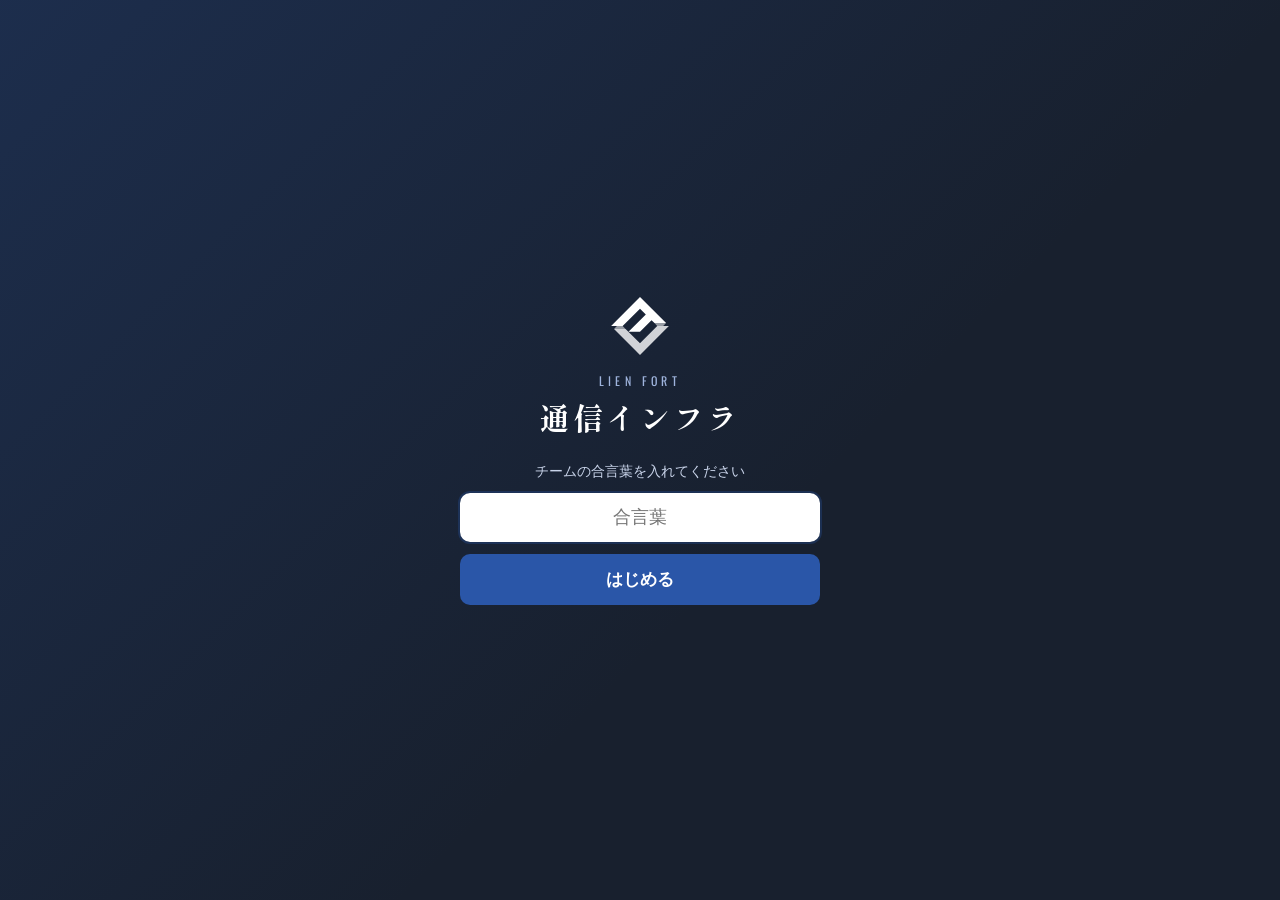
==== index.html @ b1f9b0d4 "通信インフラアプリを公開" ====
<!DOCTYPE html>
<html lang="ja">
<head>
<meta charset="utf-8">
<meta name="viewport" content="width=device-width, initial-scale=1, maximum-scale=1, viewport-fit=cover">
<meta name="apple-mobile-web-app-capable" content="yes">
<meta name="mobile-web-app-capable" content="yes">
<meta name="apple-mobile-web-app-status-bar-style" content="black-translucent">
<meta name="apple-mobile-web-app-title" content="通信インフラ">
<meta name="theme-color" content="#18202e">
<link rel="manifest" href="manifest.webmanifest">
<link rel="apple-touch-icon" href="icon-180.png">
<link rel="icon" href="icon-192.png">
<title>通信インフラ</title>
<link href="https://fonts.googleapis.com/css2?family=Oswald:wght@400;500&family=Shippori+Mincho+B1:wght@700&display=swap" rel="stylesheet">
<link rel="stylesheet" href="app.css">
</head>
<body>
<!-- ロゴ（lienfort.co.jp の白い版）。use で使い回す -->
<svg width="0" height="0" style="position:absolute"><symbol id="mk" viewBox="345 157 536 536"><path fill="#fff" d="M355 425 613 167 846 399H742L716 374 613 477H510L665 322 613 271 458 425Z"/><path fill="#fff" opacity=".55" d="M407 425H458L484 451H381ZM742 399H846L820 425H767Z"/><path fill="#fff" opacity=".8" d="M381 451H484L613 579 767 425H871L613 683Z"/></symbol></svg>

<!-- 最初の画面：合言葉 → 名前 -->
<div id="login" hidden>
  <div class="box">
    <svg class="mk"><use href="#mk"/></svg>
    <small>LIEN FORT</small>
    <b>通信インフラ</b>
    <div id="passStep">
      <p id="passMsg">チームの合言葉を入れてください</p>
      <input type="password" id="passIn" placeholder="合言葉" autocomplete="current-password">
      <button id="passOk">はじめる</button>
    </div>
    <div id="nameStep" hidden>
      <p>あなたの名前を選んでください</p>
      <div id="nameList"></div>
    </div>
  </div>
</div>

<div id="shell" hidden>
  <aside id="side">
    <div class="brand"><svg class="mk"><use href="#mk"/></svg><div><small>LIEN FORT</small><b>通信インフラ</b></div></div>
    <nav id="sideNav"></nav>
    <div class="me"><span id="meSide"></span><button class="link" data-act="rename">名前を変える</button></div>
  </aside>

  <header id="top">
    <svg class="mk"><use href="#mk"/></svg>
    <b id="topTitle">カウンター</b>
    <button class="chip" data-act="rename" id="meTop"></button>
  </header>

  <main>
    <!-- カウンター -->
    <section id="v-counter" class="view">
      <div class="head"><h1>カウンター</h1><span class="sub" id="cDate"></span></div>
      <div class="counter">
        <div class="summary">
          <div>訪問<b id="knock">0</b></div>
          <div>対面<b id="face">0</b></div>
          <div>提案<b id="talk">0</b></div>
          <div>獲得<b id="apo">0</b></div>
        </div>
        <div id="prodToday"></div>
        <div class="grid" id="grid"></div>
        <button class="undo" id="undo">↩ 直前を取り消す</button>
        <div id="msg"></div>
        <div id="pending"></div>
      </div>
    </section>

    <!-- 顧客進捗 -->
    <section id="v-cust" class="view" hidden>
      <div class="head"><h1>顧客進捗</h1><span class="sub" id="custCount"></span><button class="reload" data-act="reload">更新</button></div>
      <div class="filters">
        <input type="search" id="fText" placeholder="お客様名・カナで探す">
        <select id="fStaff"><option value="">担当：全員</option></select>
        <select id="fEntry"><option value="">エントリー：全部</option><option value="-">（未入力）</option></select>
        <select id="fProd"><option value="">商材：全部</option></select>
        <select id="fOpen"><option value="">開通：全部</option><option value="1">開通済み</option><option value="0">未開通</option><option value="x">キャンセル</option></select>
      </div>
      <div id="custBody" ><div class="loading">読み込み中…</div></div>
    </section>

    <!-- ランキング -->
    <section id="v-rank" class="view" hidden>
      <div class="head"><h1>ランキング</h1><button class="reload" data-act="reload">更新</button></div>
      <div id="rankBody" ><div class="loading">読み込み中…</div></div>
    </section>

    <!-- 個人成績・KPI -->
    <section id="v-kpi" class="view" hidden>
      <div class="head"><h1>個人成績・KPI</h1><button class="reload" data-act="reload">更新</button></div>
      <div class="seg" id="kpiMode"><button data-m="all" class="on">全員</button><button data-m="one">一人ずつ</button></div>
      <div id="kpiBody" ><div class="loading">読み込み中…</div></div>
    </section>
  </main>

  <nav id="tabs"></nav>
</div>

<!-- 獲得の入力 -->
<div class="modal" id="appBox"><div class="box">
  <h3>獲得を登録</h3>
  <label>申込日<input type="date" id="appDate"></label>
  <label>商材<select id="product"><option value="">選んでください</option></select></label>
  <label>お客様名<input type="text" id="customer" placeholder="例：山田 太郎"></label>
  <div class="two">
    <label>セイ（カナ）<input type="text" id="sei" placeholder="ヤマダ"></label>
    <label>メイ（カナ）<input type="text" id="mei" placeholder="タロウ"></label>
  </div>
  <div class="err" id="appErr"></div>
  <div class="btns"><button id="appCancel">やめる</button><button class="ok red" id="appOk">登録</button></div>
</div></div>

<!-- 顧客進捗 1件の更新 -->
<div class="modal" id="custBox"><div class="box wide">
  <h3 id="cbName"></h3>
  <div class="cbInfo" id="cbInfo"></div>
  <div class="two">
    <label>【エントリーステータス】<select id="e-entry"><option value="">（未入力）</option></select></label>
    <label>エントリー日<input type="date" id="e-entryDate"></label>
  </div>
  <div class="two">
    <label>ジャンパ工事予定日<input type="date" id="e-jumper"></label>
    <label>【回線】契約ステータス<select id="e-line"><option value="">（未入力）</option></select></label>
  </div>
  <div class="two">
    <label>【NET】締結年月日<input type="date" id="e-netDate"></label>
    <label>【NET】課金開始日<input type="date" id="e-billDate"></label>
  </div>
  <div class="two">
    <label>工事完了日（＝開通）<input type="date" id="e-done"></label>
    <span></span>
  </div>
  <label>メモ<textarea id="e-memo" rows="3"></textarea></label>
  <div class="err" id="cbErr"></div>
  <div class="btns"><button id="cbCancel">閉じる</button><button class="ok" id="cbOk">保存</button></div>
</div></div>

<!-- 確認 -->
<div class="modal" id="askBox"><div class="box">
  <p id="askText"></p>
  <div class="btns"><button id="askNo">やめる</button><button class="ok" id="askYes">はい</button></div>
</div></div>

<div id="overlay"><div class="spinner"></div><span id="overlayText">記録中…</span></div>
<div id="toast"></div>

<script src="app.js"></script>
</body>
</html>
---- app.css ----
/* 通信インフラアプリ。色は Lien Fort（lienfort.co.jp）に合わせる（住宅設備アプリと同じ） */
:root { --ink: #18202e; --blue: #2a56a8; --sub: #4b5567; --line: #e3e8f0; --bg: #f6f8fb; --pale: #eef2f9;
        --green: #1e9e5a; --red: #d9534f; --orange: #f39c12;
        --en: Oswald, "Arial Narrow", sans-serif; --side: 232px; }
* { box-sizing: border-box; -webkit-tap-highlight-color: transparent; }
[hidden] { display: none !important; }
html, body { margin: 0; background: var(--bg); color: var(--ink); }
body { font-family: "Hiragino Sans", "Noto Sans JP", "Yu Gothic", sans-serif; font-size: 15px; -webkit-text-size-adjust: 100%; }
button, input, select, textarea { font: inherit; color: inherit; }
button { cursor: pointer; }
select, input, textarea { border: 1px solid var(--line); border-radius: 10px; background: #fff; padding: 10px 12px; width: 100%; }
select:focus, input:focus, textarea:focus { outline: 2px solid rgba(42,86,168,.3); border-color: var(--blue); }
.mk { width: 26px; height: 26px; flex: none; }

/* ===== 最初の画面 ===== */
#login { position: fixed; inset: 0; z-index: 50; background: var(--ink); display: flex; align-items: center; justify-content: center; padding: 24px;
         background-image: linear-gradient(135deg, rgba(42,86,168,.25), transparent 60%); }
#login .box { width: 100%; max-width: 360px; color: #fff; text-align: center; }
#login .mk { display: block; width: 60px; height: 60px; margin: 0 auto 16px; }
#login small { display: block; font-family: var(--en); letter-spacing: .35em; font-size: 12px; color: #9fb4dd; }
#login b { display: block; margin: 6px 0 24px; font-family: "Shippori Mincho B1", serif; font-size: 30px; letter-spacing: .12em; }
#login p { margin: 0 0 12px; font-size: 14px; color: #c9d4ea; }
#login input { padding: 14px; font-size: 18px; border: 0; text-align: center; color: var(--ink); }
#login #passOk { width: 100%; margin-top: 12px; padding: 14px; font-size: 17px; font-weight: 600; border: 0; border-radius: 10px; background: var(--blue); color: #fff; }
#nameList { display: grid; grid-template-columns: 1fr 1fr; gap: 8px; max-height: 60vh; overflow: auto; }
#nameList button { padding: 14px 6px; border-radius: 10px; border: 1px solid rgba(255,255,255,.25); background: rgba(255,255,255,.06); color: #fff; font-size: 16px; }
#nameList button:active { background: var(--blue); }

/* ===== 枠（スマホ：上のバー＋下のタブ） ===== */
#top { position: sticky; top: 0; z-index: 10; display: flex; align-items: center; gap: 10px;
       padding: calc(10px + env(safe-area-inset-top)) 14px 10px; background: var(--ink); color: #fff; }
#top b { flex: 1; font-size: 17px; letter-spacing: .05em; }
.chip { border: 1px solid rgba(255,255,255,.3); background: none; color: #fff; border-radius: 999px; padding: 5px 12px; font-size: 13px; }
main { padding: 14px 14px calc(84px + env(safe-area-inset-bottom)); }
#tabs { position: fixed; left: 0; right: 0; bottom: 0; z-index: 10; display: grid; grid-template-columns: repeat(4, 1fr);
        background: #fff; border-top: 1px solid var(--line); padding-bottom: env(safe-area-inset-bottom); }
#tabs button { border: 0; background: none; padding: 8px 0 7px; display: flex; flex-direction: column; align-items: center; gap: 3px; font-size: 11px; color: var(--sub); }
#tabs button svg { width: 24px; height: 24px; }
#tabs button.on { color: var(--blue); font-weight: 600; }
#side { display: none; }

.head { display: flex; align-items: baseline; gap: 10px; margin: 2px 0 12px; flex-wrap: wrap; }
.head h1 { margin: 0; font-size: 20px; letter-spacing: .04em; }
.sub { color: var(--sub); font-size: 13px; }
.reload { margin-left: auto; border: 1px solid var(--line); background: #fff; color: var(--blue); border-radius: 8px; padding: 5px 12px; font-size: 13px; }
.loading { color: var(--sub); padding: 30px 0; text-align: center; }
.empty { color: var(--sub); padding: 24px; text-align: center; background: #fff; border: 1px dashed var(--line); border-radius: 12px; }
h1 + .sub { margin-right: auto; }

/* ===== パソコン：左のメニュー ===== */
@media (min-width: 900px) {
  #top, #tabs { display: none; }
  #side { display: flex; flex-direction: column; position: fixed; top: 0; bottom: 0; left: 0; width: var(--side); background: var(--ink); color: #fff; padding: 22px 14px; }
  .brand { display: flex; align-items: center; gap: 12px; padding: 0 8px 26px; }
  .brand small { display: block; font-family: var(--en); font-size: 10px; letter-spacing: .3em; color: #9fb4dd; }
  .brand b { font-family: "Shippori Mincho B1", serif; font-size: 19px; letter-spacing: .08em; }
  #sideNav button { display: flex; align-items: center; gap: 12px; width: 100%; padding: 11px 12px; margin-bottom: 4px; border: 0; border-radius: 10px;
                    background: none; color: #c9d4ea; font-size: 15px; text-align: left; }
  #sideNav button svg { width: 20px; height: 20px; }
  #sideNav button:hover { background: rgba(255,255,255,.06); }
  #sideNav button.on { background: var(--blue); color: #fff; font-weight: 600; }
  .me { margin-top: auto; padding: 14px 8px 0; border-top: 1px solid rgba(255,255,255,.12); font-size: 14px; }
  .me span { display: block; margin-bottom: 6px; }
  .link { border: 0; background: none; padding: 0; color: #9fb4dd; font-size: 12px; text-decoration: underline; }
  main { margin-left: var(--side); padding: 28px 32px 48px; max-width: calc(var(--side) + 1400px); }
  .head h1 { font-size: 24px; }
}

/* ===== カウンター ===== */
.counter { max-width: 520px; }
@media (min-width: 900px) { .counter { margin: 0; } }
.summary { display: flex; justify-content: space-between; background: #fff; border: 1px solid var(--line); border-radius: 12px; padding: 10px 16px; }
.summary div { font-size: 12px; color: var(--sub); }
.summary b { display: block; font-family: var(--en); font-weight: 500; font-size: 30px; color: var(--ink); }
#prodToday { text-align: center; font-size: 13px; color: var(--sub); margin: 8px 0 12px; min-height: 18px; }
.grid { display: grid; grid-template-columns: 1fr 1fr; gap: 10px; }
button.r { min-height: 78px; font-size: 17px; font-weight: 600; border: 0; border-radius: 12px; color: #fff; position: relative;
           box-shadow: 0 2px 0 rgba(0,0,0,.12); letter-spacing: .03em; }
button.r:active { transform: scale(.96); }
button.r span { position: absolute; top: 6px; right: 10px; font-size: 14px; opacity: .9; font-family: var(--en); }
.undo { margin-top: 14px; width: 100%; padding: 12px; font-size: 15px; border-radius: 10px; border: 1px solid var(--line); background: #fff; }
#msg { text-align: center; min-height: 20px; margin-top: 8px; font-size: 14px; color: var(--sub); }
#pending { display: none; margin-top: 10px; padding: 10px; border-radius: 10px; background: #fff3cd; color: #7a5b00; font-size: 14px; text-align: center; }

/* ===== 共通の部品 ===== */
.card { background: #fff; border: 1px solid var(--line); border-radius: 14px; padding: 16px; box-shadow: 0 1px 2px rgba(24,32,46,.05); }
.card h2 { margin: 0 0 12px; font-size: 15px; letter-spacing: .03em; display: flex; align-items: baseline; gap: 8px; }
.card h2 .sub { font-weight: 400; }
.cards { display: grid; gap: 12px; }
@media (min-width: 900px) { .cards.c2 { grid-template-columns: 1fr 1fr; } .cards.c3 { grid-template-columns: repeat(3, 1fr); } .span2 { grid-column: span 2; } .span3 { grid-column: 1 / -1; } }
@media (min-width: 1300px) { .cards.c4 { grid-template-columns: repeat(4, 1fr); } }
@media (min-width: 900px) and (max-width: 1299px) { .cards.c4 { grid-template-columns: repeat(2, 1fr); } }
.seg { display: inline-flex; background: #fff; border: 1px solid var(--line); border-radius: 10px; padding: 3px; margin-bottom: 12px; gap: 2px; }
.seg button { border: 0; background: none; padding: 7px 14px; border-radius: 8px; color: var(--sub); font-size: 14px; }
.seg button.on { background: var(--ink); color: #fff; font-weight: 600; }
.bar { height: 10px; background: var(--pale); border-radius: 999px; overflow: hidden; }
.bar i { display: block; height: 100%; background: var(--blue); border-radius: 999px; }
.bar i.done { background: var(--green); }
.bar i.warn { background: var(--orange); }
.num { font-family: var(--en); font-weight: 500; }
.badge { display: inline-block; padding: 2px 8px; border-radius: 999px; font-size: 12px; background: var(--pale); color: var(--sub); white-space: nowrap; }
.badge.blue { background: #e3ebf9; color: var(--blue); }
.badge.green { background: #dcf3e6; color: #157244; }
.badge.red { background: #fbe1e0; color: #b23a36; }
.badge.yellow { background: #fff3cd; color: #7a5b00; }
.good { background: #d4efdf !important; }
.bad { background: #f8d7da !important; }

/* ===== 顧客進捗 ===== */
.filters { display: grid; grid-template-columns: 1fr 1fr; gap: 8px; margin-bottom: 12px; }
.filters input { grid-column: 1 / -1; }
.filters select, .filters input { padding: 9px 10px; font-size: 14px; }
@media (min-width: 900px) { .filters { grid-template-columns: 2fr 1fr 1.3fr 1fr 1fr; } .filters input { grid-column: auto; } }
.clist { display: grid; gap: 8px; }
.citem { background: #fff; border: 1px solid var(--line); border-radius: 12px; padding: 12px 14px; text-align: left; width: 100%; }
.citem .t { display: flex; justify-content: space-between; gap: 8px; align-items: baseline; }
.citem .t b { font-size: 16px; }
.citem .k { color: var(--sub); font-size: 12px; }
.citem .m { color: var(--sub); font-size: 13px; margin: 4px 0 6px; }
.citem .s { display: flex; flex-wrap: wrap; gap: 4px; }
.ctable { display: none; }
@media (min-width: 900px) {
  .clist { display: none; }
  .ctable { display: block; overflow: auto; background: #fff; border: 1px solid var(--line); border-radius: 12px; max-height: calc(100vh - 190px); }
  .ctable table { border-collapse: collapse; width: 100%; font-size: 13px; }
  .ctable th { position: sticky; top: 0; background: #f3f6fc; text-align: left; font-weight: 600; color: var(--sub); padding: 9px 10px; border-bottom: 1px solid var(--line); white-space: nowrap; z-index: 1; }
  .ctable td { padding: 9px 10px; border-bottom: 1px solid var(--line); white-space: nowrap; vertical-align: top; }
  .ctable td.memo { white-space: normal; min-width: 180px; max-width: 280px; color: var(--sub); }
  .ctable tbody tr { cursor: pointer; }
  .ctable tbody tr:hover { background: var(--pale); }
  .ctable .k { color: var(--sub); font-size: 11px; }
}

/* ===== ランキング ===== */
.periods { margin-bottom: 12px; }
.mvp { display: flex; align-items: center; gap: 14px; background: linear-gradient(135deg, #fff8dd, #fff); border-color: #f1e2a6; }
.mvp .crown { font-size: 34px; }
.mvp small { color: var(--sub); font-size: 12px; display: block; }
.mvp b { font-size: 20px; }
.goal { margin-bottom: 10px; }
.goal .row { display: flex; justify-content: space-between; font-size: 14px; margin-bottom: 5px; }
.goal .bar { height: 14px; }
.rk { display: grid; grid-template-columns: 36px 1fr auto; gap: 2px 10px; align-items: center; padding: 8px 6px; border-radius: 10px; }
.rk + .rk { margin-top: 2px; }
.rk .pos { grid-row: span 2; text-align: center; font-size: 20px; font-family: var(--en); color: var(--sub); }
.rk .nm { font-weight: 600; }
.rk .ct { font-family: var(--en); font-size: 20px; text-align: right; }
.rk .ct small { font-size: 12px; color: var(--sub); font-family: inherit; margin-left: 2px; }
.rk .dt { grid-column: 2 / 4; display: flex; align-items: center; gap: 8px; font-size: 12px; color: var(--sub); }
.rk .dt .bar { flex: 0 0 38%; height: 7px; }
.rk .dt .bar i { background: var(--orange); }
.rk.m1 { background: #fff4c2; } .rk.m2 { background: #eceff3; } .rk.m3 { background: #f8e3d0; }

/* ===== KPI ===== */
.ktable { overflow: auto; background: #fff; border: 1px solid var(--line); border-radius: 12px; }
.ktable table { border-collapse: collapse; width: 100%; font-size: 13px; }
.ktable th { background: #f3f6fc; color: var(--sub); font-weight: 600; padding: 8px 10px; border-bottom: 1px solid var(--line); white-space: nowrap; text-align: right; position: sticky; top: 0; }
.ktable th:first-child, .ktable td:first-child { text-align: left; position: sticky; left: 0; background: inherit; }
.ktable td { padding: 8px 10px; border-bottom: 1px solid var(--line); text-align: right; white-space: nowrap; font-family: var(--en); font-size: 14px; background: #fff; }
.ktable td:first-child { font-family: inherit; font-weight: 600; font-size: 13px; }
.ktable tr.team td { background: #f3f6fc; font-weight: 600; }
.ktable tbody tr { cursor: pointer; }
.ktable tbody tr:hover td { background: var(--pale); }
.ktable .ach { min-width: 110px; }
.ktable .ach .bar { height: 6px; margin-top: 3px; }
.ktable .ach span { font-size: 12px; color: var(--sub); font-family: inherit; }
.kcards { display: none; }
@media (max-width: 899px) {
  .ktable.wideonly { display: none; }
  .kcards { display: grid; gap: 8px; }
}
.kc { background: #fff; border: 1px solid var(--line); border-radius: 12px; padding: 12px 14px; }
.kc.team { background: #f3f6fc; }
.kc .t { display: flex; justify-content: space-between; align-items: baseline; margin-bottom: 8px; }
.kc .t b { font-size: 16px; }
.kc .nums { display: grid; grid-template-columns: repeat(6, 1fr); text-align: center; gap: 4px; }
.kc .nums div { font-size: 10px; color: var(--sub); }
.kc .nums b { display: block; font-family: var(--en); font-weight: 500; font-size: 18px; color: var(--ink); }
.kc .rates { display: grid; grid-template-columns: repeat(4, 1fr); gap: 4px; margin-top: 8px; }
.kc .rates div { font-size: 10px; color: var(--sub); text-align: center; border-radius: 8px; padding: 4px 0; background: var(--pale); }
.kc .rates b { display: block; font-family: var(--en); font-weight: 500; font-size: 15px; color: var(--ink); }
.kc .achs { display: grid; grid-template-columns: repeat(3, 1fr); gap: 8px; margin-top: 8px; font-size: 11px; color: var(--sub); }
.kc .achs .bar { height: 6px; margin-top: 3px; }
.oneHead { display: flex; gap: 8px; flex-wrap: wrap; align-items: center; margin-bottom: 12px; }
.oneHead select { width: auto; min-width: 160px; font-weight: 600; }
.oneHead .seg { margin: 0; }
.big { display: grid; grid-template-columns: repeat(3, 1fr); gap: 10px; }
.big > div { text-align: center; }
.big small { display: block; color: var(--sub); font-size: 12px; }
.big b { display: block; font-family: var(--en); font-size: 28px; font-weight: 500; }
.big .g { font-size: 12px; color: var(--sub); }
.big .bar { margin-top: 6px; }
table.mini { width: 100%; border-collapse: collapse; font-size: 14px; }
table.mini th { text-align: right; color: var(--sub); font-weight: 400; font-size: 12px; padding: 4px 6px; border-bottom: 1px solid var(--line); }
table.mini td { text-align: right; padding: 7px 6px; border-bottom: 1px solid var(--line); font-family: var(--en); }
table.mini th:first-child, table.mini td:first-child { text-align: left; font-family: inherit; }
table.mini td.j { font-family: inherit; font-size: 12px; }
.hbar { display: grid; grid-template-columns: 112px 1fr 70px; align-items: center; gap: 8px; font-size: 13px; padding: 4px 0; }
.hbar .bar { height: 12px; }
.hbar span:last-child { text-align: right; font-family: var(--en); }
.chart svg { width: 100%; height: auto; display: block; }
.legend { font-size: 12px; color: var(--sub); display: flex; gap: 14px; margin-top: 6px; }
.legend i { display: inline-block; width: 10px; height: 10px; border-radius: 2px; margin-right: 4px; vertical-align: -1px; }

/* ===== 重なる画面 ===== */
.modal { display: none; position: fixed; inset: 0; z-index: 30; background: rgba(24,32,46,.5); align-items: center; justify-content: center; padding: 16px; }
.modal.open { display: flex; }
.modal .box { background: #fff; border-radius: 16px; padding: 20px; width: 100%; max-width: 380px; max-height: calc(100vh - 32px); overflow: auto; }
.modal .box.wide { max-width: 560px; }
.modal h3 { margin: 0 0 12px; font-size: 18px; }
.modal label { display: block; font-size: 13px; color: var(--sub); margin-top: 10px; }
.modal label input, .modal label select, .modal label textarea { margin-top: 4px; font-size: 16px; }
.modal .two { display: grid; grid-template-columns: 1fr 1fr; gap: 10px; }
.modal .two > *, .modal input { min-width: 0; }
.modal .err { color: var(--red); font-size: 14px; min-height: 18px; margin-top: 8px; }
.modal .btns { display: flex; gap: 10px; margin-top: 8px; }
.modal .btns button { flex: 1; padding: 12px; font-size: 16px; border-radius: 10px; border: 1px solid var(--line); background: #fff; color: var(--blue); }
.modal .btns .ok { background: var(--blue); color: #fff; border: 0; font-weight: 600; }
.modal .btns .ok.red { background: var(--red); }
.cbInfo { font-size: 13px; color: var(--sub); background: var(--pale); border-radius: 10px; padding: 8px 12px; line-height: 1.7; }
#askText { font-size: 16px; line-height: 1.6; margin: 0 0 12px; }
@media (max-width: 899px) { #custBox { align-items: flex-end; padding: 0; } #custBox .box { border-radius: 16px 16px 0 0; max-width: none; padding-bottom: calc(20px + env(safe-area-inset-bottom)); } }

#overlay { display: none; position: fixed; inset: 0; background: rgba(255,255,255,.6); z-index: 40; align-items: center; justify-content: center; flex-direction: column; font-size: 16px; font-weight: 600; }
body.busy #overlay { display: flex; }
.spinner { width: 44px; height: 44px; border: 5px solid #ccc; border-top-color: var(--blue); border-radius: 50%; animation: spin .8s linear infinite; margin-bottom: 10px; }
@keyframes spin { to { transform: rotate(360deg); } }
#toast { position: fixed; left: 50%; bottom: calc(90px + env(safe-area-inset-bottom)); transform: translateX(-50%); z-index: 45; background: var(--ink); color: #fff;
         padding: 10px 16px; border-radius: 10px; font-size: 14px; opacity: 0; pointer-events: none; transition: opacity .2s; }
#toast.show { opacity: 1; }
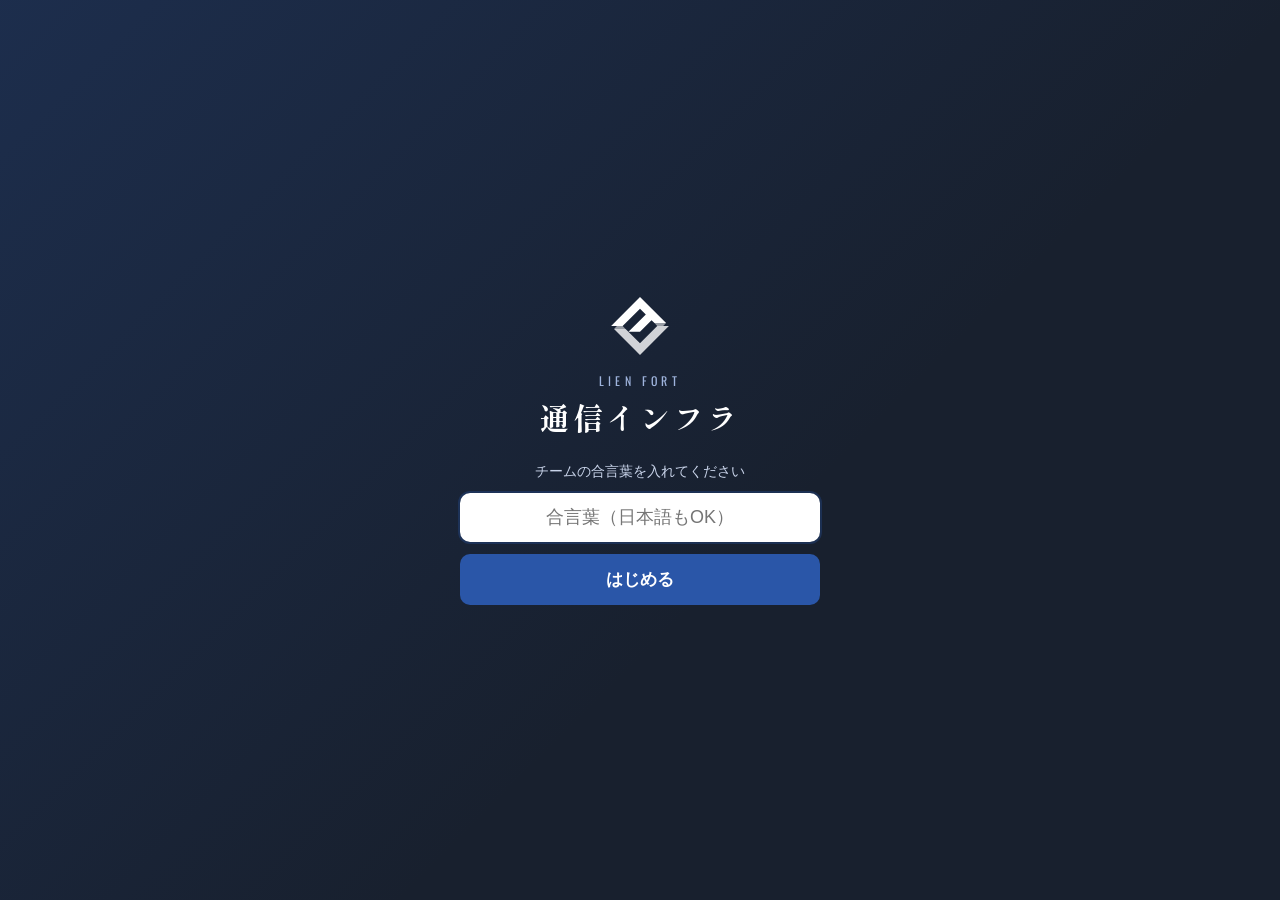
==== commit 1198de76: "合言葉に日本語を入れられるようにする" ====
--- a/index.html
+++ b/index.html
@@ -27,7 +27,7 @@
     <b>通信インフラ</b>
     <div id="passStep">
       <p id="passMsg">チームの合言葉を入れてください</p>
-      <input type="password" id="passIn" placeholder="合言葉" autocomplete="current-password">
+      <input type="text" id="passIn" placeholder="合言葉（日本語もOK）" autocomplete="off" autocapitalize="off" spellcheck="false">
       <button id="passOk">はじめる</button>
     </div>
     <div id="nameStep" hidden>
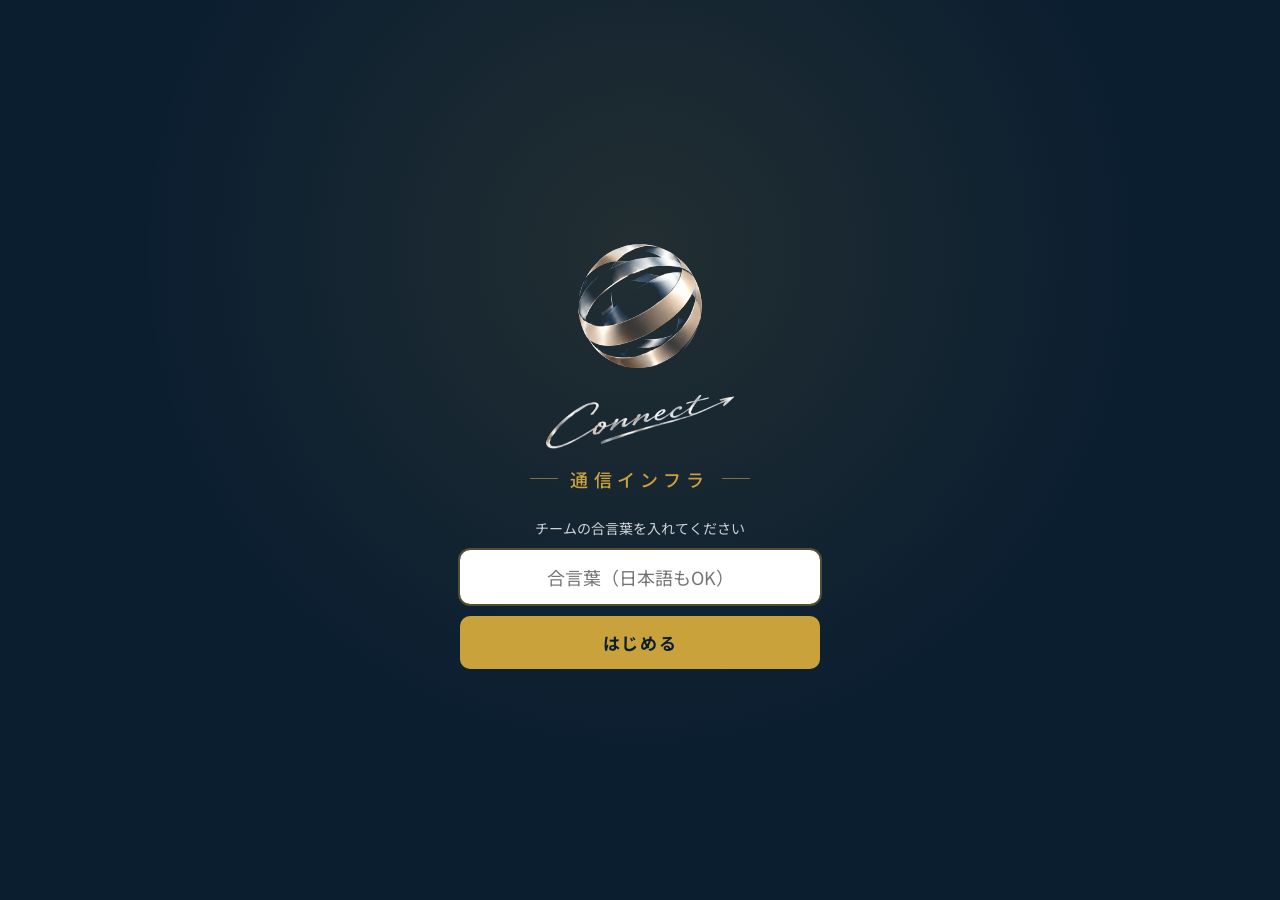
==== commit dc485f04: "ロゴと色を Connect に合わせる" ====
--- a/index.html
+++ b/index.html
@@ -7,23 +7,22 @@
 <meta name="mobile-web-app-capable" content="yes">
 <meta name="apple-mobile-web-app-status-bar-style" content="black-translucent">
 <meta name="apple-mobile-web-app-title" content="通信インフラ">
-<meta name="theme-color" content="#18202e">
+<meta name="theme-color" content="#0b1e30">
 <link rel="manifest" href="manifest.webmanifest">
 <link rel="apple-touch-icon" href="icon-180.png">
 <link rel="icon" href="icon-192.png">
 <title>通信インフラ</title>
-<link href="https://fonts.googleapis.com/css2?family=Oswald:wght@400;500&family=Shippori+Mincho+B1:wght@700&display=swap" rel="stylesheet">
+<link href="https://fonts.googleapis.com/css2?family=Noto+Sans+JP:wght@400;500;700&family=Oswald:wght@400;500&display=swap" rel="stylesheet">
 <link rel="stylesheet" href="app.css">
 </head>
 <body>
-<!-- ロゴ（lienfort.co.jp の白い版）。use で使い回す -->
-<svg width="0" height="0" style="position:absolute"><symbol id="mk" viewBox="345 157 536 536"><path fill="#fff" d="M355 425 613 167 846 399H742L716 374 613 477H510L665 322 613 271 458 425Z"/><path fill="#fff" opacity=".55" d="M407 425H458L484 451H381ZM742 399H846L820 425H767Z"/><path fill="#fff" opacity=".8" d="M381 451H484L613 579 767 425H871L613 683Z"/></symbol></svg>
 
 <!-- 最初の画面：合言葉 → 名前 -->
 <div id="login" hidden>
   <div class="box">
-    <svg class="mk"><use href="#mk"/></svg>
-    <small>LIEN FORT</small>
+    <!-- ロゴは株式会社Connect（connect828.co.jp）のもの。地の紺 #0b1e30 に合わせて置く -->
+    <img class="hero-mark" src="logo-mark.png" alt="">
+    <img class="hero-text" src="logo-text.png" alt="Connect">
     <b>通信インフラ</b>
     <div id="passStep">
       <p id="passMsg">チームの合言葉を入れてください</p>
@@ -39,13 +38,13 @@
 
 <div id="shell" hidden>
   <aside id="side">
-    <div class="brand"><svg class="mk"><use href="#mk"/></svg><div><small>LIEN FORT</small><b>通信インフラ</b></div></div>
+    <div class="brand"><img class="mk" src="logo-mark.png" alt=""><div><img class="word" src="logo-text.png" alt="Connect"><b>通信インフラ</b></div></div>
     <nav id="sideNav"></nav>
     <div class="me"><span id="meSide"></span><button class="link" data-act="rename">名前を変える</button></div>
   </aside>
 
   <header id="top">
-    <svg class="mk"><use href="#mk"/></svg>
+    <img class="mk" src="logo-mark.png" alt="">
     <b id="topTitle">カウンター</b>
     <button class="chip" data-act="rename" id="meTop"></button>
   </header>
--- a/app.css
+++ b/app.css
@@ -1,35 +1,39 @@
-/* 通信インフラアプリ。色は Lien Fort（lienfort.co.jp）に合わせる（住宅設備アプリと同じ） */
-:root { --ink: #18202e; --blue: #2a56a8; --sub: #4b5567; --line: #e3e8f0; --bg: #f6f8fb; --pale: #eef2f9;
+/* 通信インフラアプリ。色とロゴは株式会社Connect（connect828.co.jp）に合わせる：紺（ロゴの地）＋金色 */
+:root { --ink: #0b1e30; --blue: #9a7019; --gold: #c9a23c; --sub: #5c6672; --line: #e4e2dc; --bg: #f7f5f0; --pale: #f1ece1;
         --green: #1e9e5a; --red: #d9534f; --orange: #f39c12;
         --en: Oswald, "Arial Narrow", sans-serif; --side: 232px; }
 * { box-sizing: border-box; -webkit-tap-highlight-color: transparent; }
 [hidden] { display: none !important; }
 html, body { margin: 0; background: var(--bg); color: var(--ink); }
-body { font-family: "Hiragino Sans", "Noto Sans JP", "Yu Gothic", sans-serif; font-size: 15px; -webkit-text-size-adjust: 100%; }
+body { font-family: "Noto Sans JP", "Hiragino Kaku Gothic ProN", "Hiragino Sans", sans-serif; font-size: 15px; -webkit-text-size-adjust: 100%; }
 button, input, select, textarea { font: inherit; color: inherit; }
 button { cursor: pointer; }
 select, input, textarea { border: 1px solid var(--line); border-radius: 10px; background: #fff; padding: 10px 12px; width: 100%; }
-select:focus, input:focus, textarea:focus { outline: 2px solid rgba(42,86,168,.3); border-color: var(--blue); }
-.mk { width: 26px; height: 26px; flex: none; }
+select:focus, input:focus, textarea:focus { outline: 2px solid rgba(201,162,60,.35); border-color: var(--blue); }
+.mk { width: 30px; height: 30px; flex: none; }
+/* ロゴ画像は紺の地つきなので、暗い所は下の紺になじませる（明るい所だけ見える） */
+.mk, .hero-mark, .hero-text, .word { mix-blend-mode: lighten; }
 
 /* ===== 最初の画面 ===== */
 #login { position: fixed; inset: 0; z-index: 50; background: var(--ink); display: flex; align-items: center; justify-content: center; padding: 24px;
-         background-image: linear-gradient(135deg, rgba(42,86,168,.25), transparent 60%); }
+         background-image: radial-gradient(circle at 50% 28%, rgba(201,162,60,.12), transparent 55%); overflow: auto; }
 #login .box { width: 100%; max-width: 360px; color: #fff; text-align: center; }
-#login .mk { display: block; width: 60px; height: 60px; margin: 0 auto 16px; }
-#login small { display: block; font-family: var(--en); letter-spacing: .35em; font-size: 12px; color: #9fb4dd; }
-#login b { display: block; margin: 6px 0 24px; font-family: "Shippori Mincho B1", serif; font-size: 30px; letter-spacing: .12em; }
-#login p { margin: 0 0 12px; font-size: 14px; color: #c9d4ea; }
+#login .hero-mark { display: block; width: 150px; height: 150px; margin: 0 auto 4px; }
+#login .hero-text { display: block; width: 210px; margin: 0 auto; }
+#login b { display: flex; align-items: center; justify-content: center; gap: 12px; margin: 8px 0 26px; font-size: 18px; font-weight: 500; letter-spacing: .3em; color: var(--gold); }
+#login b::before, #login b::after { content: ""; width: 28px; height: 1px; background: rgba(201,162,60,.6); }
+#login p { margin: 0 0 12px; font-size: 14px; color: #cfd2d8; }
 #login input { padding: 14px; font-size: 18px; border: 0; text-align: center; color: var(--ink); }
-#login #passOk { width: 100%; margin-top: 12px; padding: 14px; font-size: 17px; font-weight: 600; border: 0; border-radius: 10px; background: var(--blue); color: #fff; }
+#login #passOk { width: 100%; margin-top: 12px; padding: 14px; font-size: 17px; font-weight: 700; border: 0; border-radius: 10px; background: var(--gold); color: var(--ink); letter-spacing: .1em; }
 #nameList { display: grid; grid-template-columns: 1fr 1fr; gap: 8px; max-height: 60vh; overflow: auto; }
 #nameList button { padding: 14px 6px; border-radius: 10px; border: 1px solid rgba(255,255,255,.25); background: rgba(255,255,255,.06); color: #fff; font-size: 16px; }
-#nameList button:active { background: var(--blue); }
+#nameList button:active { background: var(--gold); color: var(--ink); }
 
 /* ===== 枠（スマホ：上のバー＋下のタブ） ===== */
 #top { position: sticky; top: 0; z-index: 10; display: flex; align-items: center; gap: 10px;
        padding: calc(10px + env(safe-area-inset-top)) 14px 10px; background: var(--ink); color: #fff; }
 #top b { flex: 1; font-size: 17px; letter-spacing: .05em; }
+#top { box-shadow: inset 0 -1px 0 rgba(201,162,60,.35); }
 .chip { border: 1px solid rgba(255,255,255,.3); background: none; color: #fff; border-radius: 999px; padding: 5px 12px; font-size: 13px; }
 main { padding: 14px 14px calc(84px + env(safe-area-inset-bottom)); }
 #tabs { position: fixed; left: 0; right: 0; bottom: 0; z-index: 10; display: grid; grid-template-columns: repeat(4, 1fr);
@@ -51,17 +55,18 @@
 @media (min-width: 900px) {
   #top, #tabs { display: none; }
   #side { display: flex; flex-direction: column; position: fixed; top: 0; bottom: 0; left: 0; width: var(--side); background: var(--ink); color: #fff; padding: 22px 14px; }
-  .brand { display: flex; align-items: center; gap: 12px; padding: 0 8px 26px; }
-  .brand small { display: block; font-family: var(--en); font-size: 10px; letter-spacing: .3em; color: #9fb4dd; }
-  .brand b { font-family: "Shippori Mincho B1", serif; font-size: 19px; letter-spacing: .08em; }
+  .brand { display: flex; align-items: center; gap: 10px; padding: 0 4px 26px; }
+  .brand .mk { width: 52px; height: 52px; }
+  .brand .word { display: block; width: 120px; margin: -4px 0 0 -6px; }
+  .brand b { display: block; font-size: 12px; font-weight: 500; letter-spacing: .25em; color: var(--gold); }
   #sideNav button { display: flex; align-items: center; gap: 12px; width: 100%; padding: 11px 12px; margin-bottom: 4px; border: 0; border-radius: 10px;
-                    background: none; color: #c9d4ea; font-size: 15px; text-align: left; }
+                    background: none; color: #cfd2d8; font-size: 15px; text-align: left; }
   #sideNav button svg { width: 20px; height: 20px; }
   #sideNav button:hover { background: rgba(255,255,255,.06); }
-  #sideNav button.on { background: var(--blue); color: #fff; font-weight: 600; }
+  #sideNav button.on { background: rgba(201,162,60,.16); color: #e6c983; font-weight: 600; box-shadow: inset 3px 0 0 var(--gold); }
   .me { margin-top: auto; padding: 14px 8px 0; border-top: 1px solid rgba(255,255,255,.12); font-size: 14px; }
   .me span { display: block; margin-bottom: 6px; }
-  .link { border: 0; background: none; padding: 0; color: #9fb4dd; font-size: 12px; text-decoration: underline; }
+  .link { border: 0; background: none; padding: 0; color: #d9bd74; font-size: 12px; text-decoration: underline; }
   main { margin-left: var(--side); padding: 28px 32px 48px; max-width: calc(var(--side) + 1400px); }
   .head h1 { font-size: 24px; }
 }
@@ -92,14 +97,14 @@
 @media (min-width: 900px) and (max-width: 1299px) { .cards.c4 { grid-template-columns: repeat(2, 1fr); } }
 .seg { display: inline-flex; background: #fff; border: 1px solid var(--line); border-radius: 10px; padding: 3px; margin-bottom: 12px; gap: 2px; }
 .seg button { border: 0; background: none; padding: 7px 14px; border-radius: 8px; color: var(--sub); font-size: 14px; }
-.seg button.on { background: var(--ink); color: #fff; font-weight: 600; }
+.seg button.on { background: var(--ink); color: #fff; font-weight: 600; box-shadow: inset 0 -2px 0 var(--gold); }
 .bar { height: 10px; background: var(--pale); border-radius: 999px; overflow: hidden; }
 .bar i { display: block; height: 100%; background: var(--blue); border-radius: 999px; }
 .bar i.done { background: var(--green); }
-.bar i.warn { background: var(--orange); }
+.bar i.warn { background: var(--gold); }
 .num { font-family: var(--en); font-weight: 500; }
 .badge { display: inline-block; padding: 2px 8px; border-radius: 999px; font-size: 12px; background: var(--pale); color: var(--sub); white-space: nowrap; }
-.badge.blue { background: #e3ebf9; color: var(--blue); }
+.badge.blue { background: #e6ebf2; color: #2c4a6b; }
 .badge.green { background: #dcf3e6; color: #157244; }
 .badge.red { background: #fbe1e0; color: #b23a36; }
 .badge.yellow { background: #fff3cd; color: #7a5b00; }
@@ -148,7 +153,7 @@
 .rk .ct small { font-size: 12px; color: var(--sub); font-family: inherit; margin-left: 2px; }
 .rk .dt { grid-column: 2 / 4; display: flex; align-items: center; gap: 8px; font-size: 12px; color: var(--sub); }
 .rk .dt .bar { flex: 0 0 38%; height: 7px; }
-.rk .dt .bar i { background: var(--orange); }
+.rk .dt .bar i { background: var(--gold); }
 .rk.m1 { background: #fff4c2; } .rk.m2 { background: #eceff3; } .rk.m3 { background: #f8e3d0; }
 
 /* ===== KPI ===== */
@@ -228,3 +233,13 @@
 #toast { position: fixed; left: 50%; bottom: calc(90px + env(safe-area-inset-bottom)); transform: translateX(-50%); z-index: 45; background: var(--ink); color: #fff;
          padding: 10px 16px; border-radius: 10px; font-size: 14px; opacity: 0; pointer-events: none; transition: opacity .2s; }
 #toast.show { opacity: 1; }
+
+/* 期間の選び方（KPI） */
+.periods { display: flex; flex-wrap: wrap; align-items: center; gap: 8px 12px; }
+.periods .seg { margin: 0; }
+.pnav { display: flex; align-items: center; gap: 6px; }
+.pnav b { min-width: 9em; text-align: center; font-size: 15px; }
+.pnav button { width: 36px; height: 36px; border-radius: 10px; border: 1px solid var(--line); background: #fff; font-size: 20px; color: var(--blue); line-height: 1; }
+.pnav button:disabled { color: #c5ccd8; }
+.pnav button.now { width: auto; padding: 0 10px; font-size: 13px; }
+.knote { margin: 0 0 10px; }
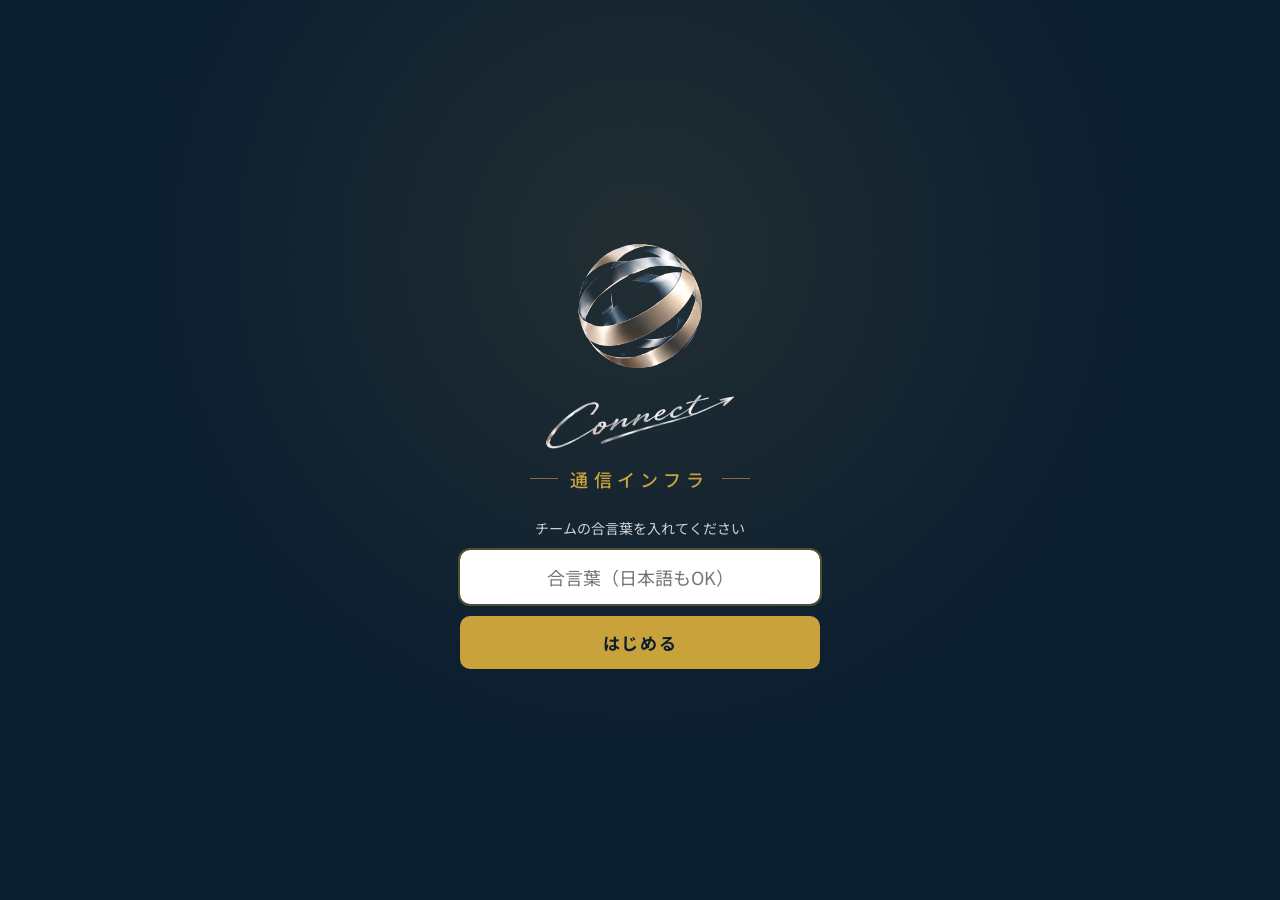
==== commit 6db9dc7d: "カウンターに今日の目標とカウントダウンを足す" ====
--- a/index.html
+++ b/index.html
@@ -54,6 +54,7 @@
     <section id="v-counter" class="view">
       <div class="head"><h1>カウンター</h1><span class="sub" id="cDate"></span></div>
       <div class="counter">
+        <div id="goalBox" class="goalbox" hidden></div>
         <div class="summary">
           <div>訪問<b id="knock">0</b></div>
           <div>対面<b id="face">0</b></div>
@@ -112,6 +113,18 @@
   <div class="btns"><button id="appCancel">やめる</button><button class="ok red" id="appOk">登録</button></div>
 </div></div>
 
+<!-- 今日の目標（その日最初にカウンターを開いたとき） -->
+<div class="modal" id="goalModal"><div class="box">
+  <h3>今日の目標</h3>
+  <p class="sub" id="goalNote" style="margin:0 0 4px">今日の目標を入れてからスタートしましょう</p>
+  <div class="two">
+    <label>訪問（軒）<input type="number" id="gVisit" inputmode="numeric" min="1" placeholder="例：80"></label>
+    <label>獲得（件）<input type="number" id="gWon" inputmode="numeric" min="0" placeholder="例：2"></label>
+  </div>
+  <div class="err" id="goalErr"></div>
+  <div class="btns"><button id="goalCancel">やめる</button><button class="ok" id="goalOk">スタート</button></div>
+</div></div>
+
 <!-- 顧客進捗 1件の更新 -->
 <div class="modal" id="custBox"><div class="box wide">
   <h3 id="cbName"></h3>
--- a/app.css
+++ b/app.css
@@ -243,3 +243,20 @@
 .pnav button:disabled { color: #c5ccd8; }
 .pnav button.now { width: auto; padding: 0 10px; font-size: 13px; }
 .knote { margin: 0 0 10px; }
+
+/* 今日の目標までのカウントダウン（カウンター） */
+.goalbox { background: var(--ink); color: #fff; border-radius: 14px; padding: 12px 16px 14px; margin-bottom: 10px; box-shadow: inset 0 -2px 0 var(--gold); }
+.goalbox .gh { display: flex; justify-content: space-between; align-items: center; margin-bottom: 6px; }
+.goalbox .gh b { font-size: 14px; color: var(--gold); letter-spacing: .05em; }
+.link2 { border: 0; background: none; padding: 0; color: #cfd2d8; font-size: 12px; text-decoration: underline; }
+.goalbox .gl + .gl { margin-top: 8px; }
+.goalbox .gt { display: flex; align-items: baseline; gap: 10px; margin-bottom: 4px; }
+.goalbox .gt span { font-size: 13px; color: #cfd2d8; width: 2.5em; }
+.goalbox .gt b { font-size: 15px; }
+.goalbox .gt em { font-style: normal; font-family: var(--en); font-size: 28px; font-weight: 500; color: #fff; margin: 0 2px; }
+.goalbox .gt small { margin-left: auto; color: #9aa6b4; font-size: 12px; }
+.goalbox .gl.done .gt b { color: #7fd6a4; font-size: 20px; }
+.goalbox .bar { background: rgba(255,255,255,.12); height: 8px; }
+.goalbox .bar i { background: var(--gold); }
+.goalbox .bar i.done { background: #3fbf7f; }
+.goalbox.all { background: linear-gradient(135deg, #0b1e30, #1d3a2c); }
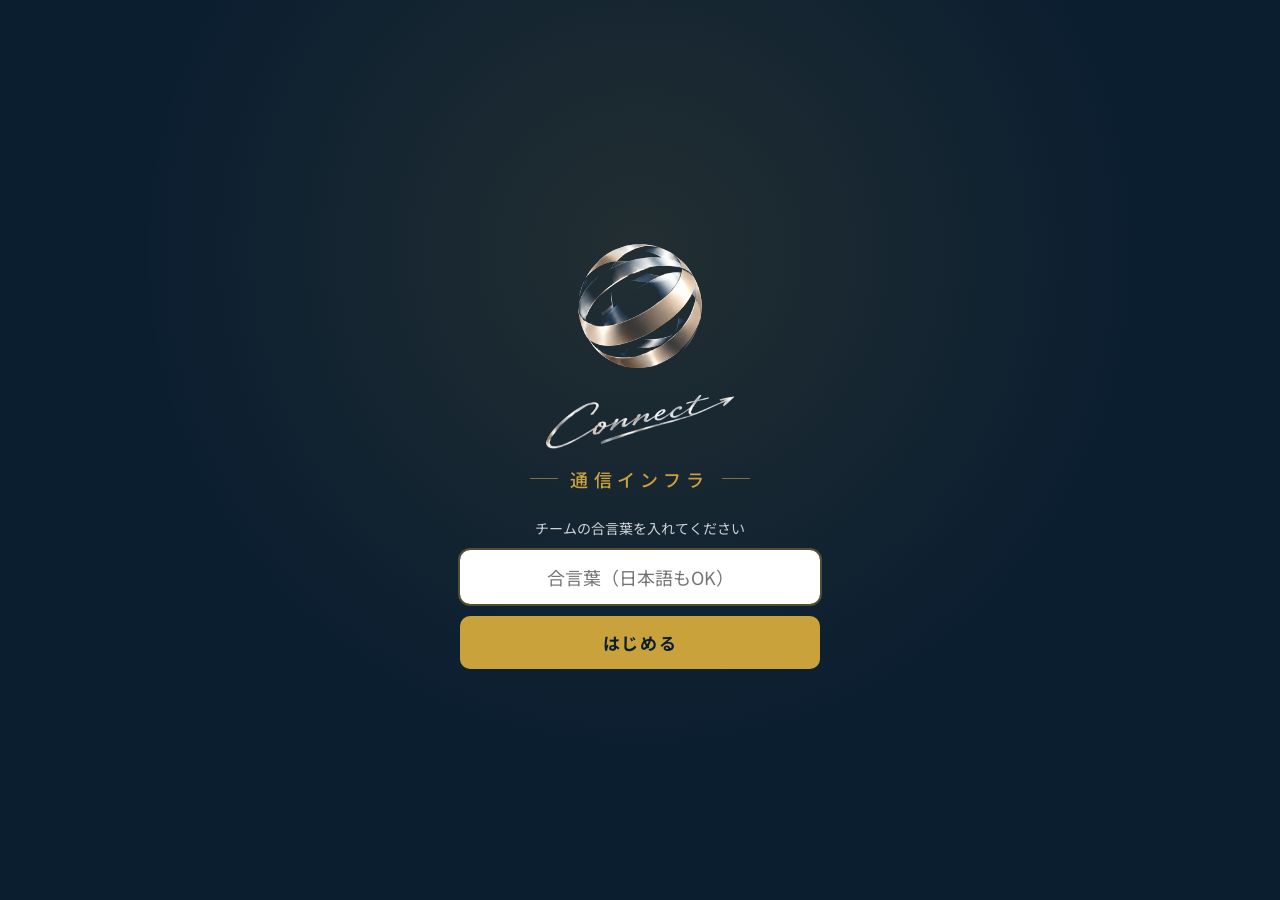
==== commit bd5ff680: "管理者のログインと管理者画面を足す" ====
--- a/index.html
+++ b/index.html
@@ -94,6 +94,12 @@
       <div class="seg" id="kpiMode"><button data-m="all" class="on">全員</button><button data-m="one">一人ずつ</button></div>
       <div id="kpiBody" ><div class="loading">読み込み中…</div></div>
     </section>
+
+    <!-- 管理者 -->
+    <section id="v-admin" class="view" hidden>
+      <div class="head"><h1>管理者</h1><button class="reload" data-act="reload">更新</button></div>
+      <div id="adminBody"></div>
+    </section>
   </main>
 
   <nav id="tabs"></nav>
@@ -147,6 +153,7 @@
   </div>
   <label>メモ<textarea id="e-memo" rows="3"></textarea></label>
   <div class="err" id="cbErr"></div>
+  <p class="sub" id="cbRO" hidden style="margin:6px 0 0">更新は管理者だけができます（「管理者」画面でログイン）</p>
   <div class="btns"><button id="cbCancel">閉じる</button><button class="ok" id="cbOk">保存</button></div>
 </div></div>
 
--- a/app.css
+++ b/app.css
@@ -260,3 +260,46 @@
 .goalbox .bar i { background: var(--gold); }
 .goalbox .bar i.done { background: #3fbf7f; }
 .goalbox.all { background: linear-gradient(135deg, #0b1e30, #1d3a2c); }
+
+/* 管理者 */
+#tabs { grid-template-columns: repeat(5, 1fr); }
+.adminLogin { max-width: 420px; }
+.adminLogin input { margin: 4px 0; }
+.adminLogin .err { color: var(--red); font-size: 13px; min-height: 18px; }
+.okbtn { border: 0; border-radius: 10px; background: var(--ink); color: #fff; font-weight: 700; padding: 11px 22px; box-shadow: inset 0 -2px 0 var(--gold); }
+.okbtn.small { padding: 8px 14px; font-size: 13px; }
+.okbtn:disabled { opacity: .5; }
+.adminHead { display: flex; align-items: center; gap: 10px; flex-wrap: wrap; margin-bottom: 12px; }
+.adminHead .seg { margin: 0; }
+.link3 { margin-left: auto; border: 0; background: none; color: var(--sub); font-size: 12px; text-decoration: underline; }
+.stat small { display: block; color: var(--sub); font-size: 12px; }
+.stat b { font-family: var(--en); font-size: 28px; font-weight: 500; }
+.stat b span { font-family: inherit; font-size: 13px; color: var(--sub); font-weight: 400; margin-left: 2px; }
+.brow { display: grid; grid-template-columns: 1fr; gap: 6px; padding: 10px 0; border-top: 1px solid var(--line); }
+.brow.none { opacity: .75; }
+.bn { display: flex; align-items: center; gap: 8px; }
+.bc small { color: var(--sub); font-size: 11px; }
+.bt { font-size: 13px; margin-bottom: 3px; }
+.bt b { font-family: var(--en); font-size: 17px; font-weight: 500; }
+@media (min-width: 700px) { .brow { grid-template-columns: 180px 1fr 1fr; gap: 16px; align-items: center; } }
+.madd { display: grid; gap: 8px; }
+.mg { display: grid; grid-template-columns: repeat(3, 1fr); gap: 8px; }
+.mg label { font-size: 11px; color: var(--sub); }
+.mg input { padding: 7px 8px; margin-top: 2px; }
+.mrow { display: grid; gap: 8px; padding: 12px 0; border-top: 1px solid var(--line); }
+.mrow.off .mn b { color: var(--sub); text-decoration: line-through; }
+.mn { display: flex; align-items: center; justify-content: space-between; }
+.sw { font-size: 13px; display: flex; align-items: center; gap: 6px; }
+.sw input { width: 20px; height: 20px; accent-color: var(--ink); }
+@media (min-width: 900px) {
+  .madd { grid-template-columns: 1.2fr 2fr auto; align-items: end; }
+  .mrow { grid-template-columns: 1.2fr 2fr auto; align-items: center; }
+}
+.gform { display: grid; grid-template-columns: repeat(auto-fill, minmax(110px, 1fr)); gap: 10px; margin-bottom: 8px; }
+.gform label { font-size: 13px; color: var(--sub); }
+.unit { display: flex; align-items: center; gap: 6px; margin-top: 4px; }
+.unit span { color: var(--sub); }
+#custBox select:disabled, #custBox input:disabled, #custBox textarea:disabled { background: var(--pale); color: var(--ink); opacity: 1; }
+.stats3 { display: grid; grid-template-columns: repeat(3, 1fr); gap: 8px; margin-bottom: 12px; }
+.stats3 .card { padding: 10px 12px; }
+@media (max-width: 599px) { .stats3 .stat b { font-size: 22px; } .stats3 .stat small { font-size: 10px; } }
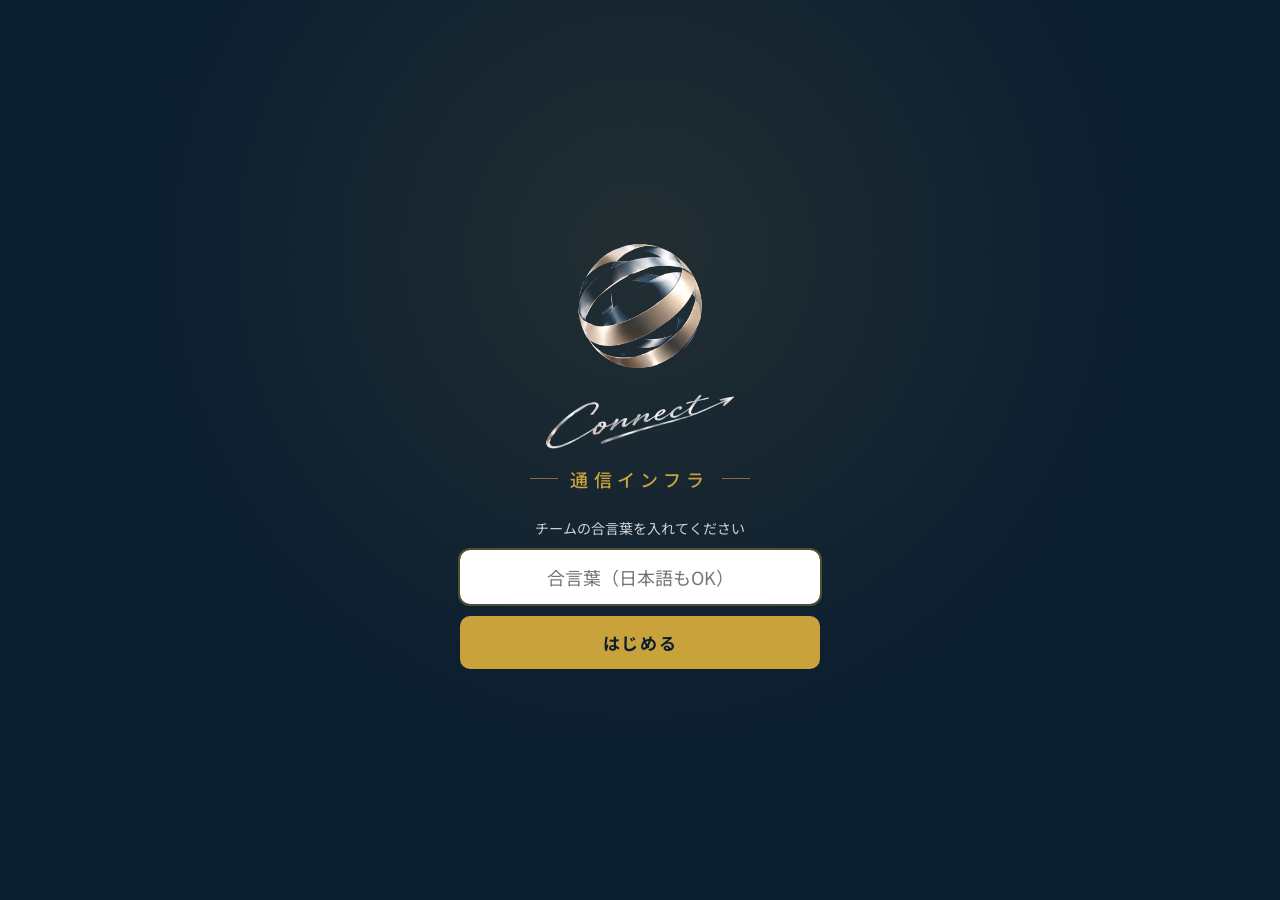
==== commit f17ef530: "名前選びに管理者（管理者のみ／名前＋管理者）を足す" ====
--- a/index.html
+++ b/index.html
@@ -32,6 +32,21 @@
     <div id="nameStep" hidden>
       <p>あなたの名前を選んでください</p>
       <div id="nameList"></div>
+      <button class="adminEntry" id="nameAdmin">管理者</button>
+    </div>
+    <!-- 名前選びから管理者に：合言葉 → 管理者のみ／自分の名前も選ぶ -->
+    <div id="adminStep" hidden>
+      <p id="adminMsg">管理者の合言葉を入れてください</p>
+      <input type="text" id="adminPassIn" placeholder="管理者の合言葉" autocomplete="off" autocapitalize="off" spellcheck="false">
+      <button id="adminPassOk" class="goldbtn">次へ</button>
+      <button class="backlink" id="adminBack">← 名前の選択にもどる</button>
+    </div>
+    <div id="adminWhoStep" hidden>
+      <p>管理者になりました。使い方を選んでください</p>
+      <button class="goldbtn" id="adminOnly">管理者のみで使う</button>
+      <small class="hint">カウンターは使わず、管理者画面・顧客進捗・ランキング・KPIを見る</small>
+      <p style="margin-top:18px">自分の名前でカウンターも使うときは名前を選ぶ</p>
+      <div id="adminNameList" class="nameGrid"></div>
     </div>
   </div>
 </div>
--- a/app.css
+++ b/app.css
@@ -303,3 +303,14 @@
 .stats3 { display: grid; grid-template-columns: repeat(3, 1fr); gap: 8px; margin-bottom: 12px; }
 .stats3 .card { padding: 10px 12px; }
 @media (max-width: 599px) { .stats3 .stat b { font-size: 22px; } .stats3 .stat small { font-size: 10px; } }
+
+/* 名前選びの「管理者」 */
+.adminEntry { width: 100%; margin-top: 16px; padding: 12px; border-radius: 10px; border: 1px dashed rgba(201,162,60,.7); background: none; color: var(--gold); font-size: 15px; letter-spacing: .1em; }
+#login .goldbtn { width: 100%; margin-top: 12px; padding: 14px; font-size: 16px; font-weight: 700; border: 0; border-radius: 10px; background: var(--gold); color: var(--ink); letter-spacing: .05em; }
+#login .backlink { margin-top: 14px; border: 0; background: none; color: #cfd2d8; font-size: 13px; text-decoration: underline; }
+#login .hint { display: block; margin-top: 6px; font-size: 12px; letter-spacing: 0; color: #9aa6b4; font-family: inherit; }
+.nameGrid { display: grid; grid-template-columns: 1fr 1fr; gap: 8px; max-height: 40vh; overflow: auto; }
+.nameGrid button { padding: 12px 6px; border-radius: 10px; border: 1px solid rgba(255,255,255,.25); background: rgba(255,255,255,.06); color: #fff; font-size: 15px; }
+#nameList { max-height: 50vh; }
+body.admin-only [data-v="counter"] { display: none !important; }
+body.admin-only #tabs { grid-template-columns: repeat(4, 1fr); }
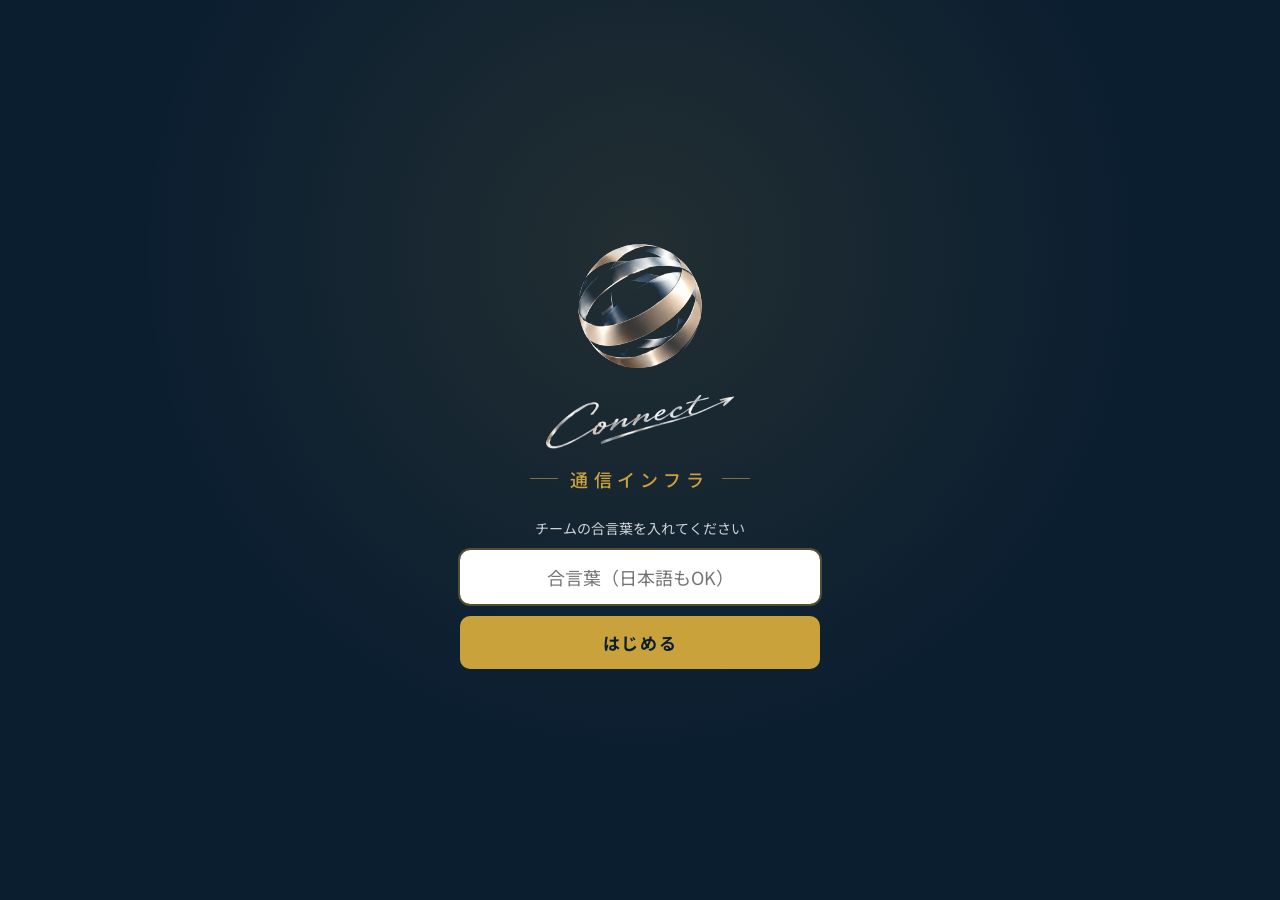
==== commit 525482d0: "エリア（大阪／名古屋）を足す" ====
--- a/index.html
+++ b/index.html
@@ -69,6 +69,7 @@
     <section id="v-counter" class="view">
       <div class="head"><h1>カウンター</h1><span class="sub" id="cDate"></span></div>
       <div class="counter">
+        <div id="areaSel" class="areasel"></div>
         <div id="goalBox" class="goalbox" hidden></div>
         <div class="summary">
           <div>訪問<b id="knock">0</b></div>
@@ -92,6 +93,7 @@
         <select id="fStaff"><option value="">担当：全員</option></select>
         <select id="fEntry"><option value="">エントリー：全部</option><option value="-">（未入力）</option></select>
         <select id="fProd"><option value="">商材：全部</option></select>
+        <select id="fArea"><option value="">エリア：全部</option></select>
         <select id="fOpen"><option value="">開通：全部</option><option value="1">開通済み</option><option value="0">未開通</option><option value="x">キャンセル</option></select>
       </div>
       <div id="custBody" ><div class="loading">読み込み中…</div></div>
@@ -124,6 +126,7 @@
 <div class="modal" id="appBox"><div class="box">
   <h3>獲得を登録</h3>
   <label>申込日<input type="date" id="appDate"></label>
+  <label>エリア<select id="appArea"></select></label>
   <label>商材<select id="product"><option value="">選んでください</option></select></label>
   <label>お客様名<input type="text" id="customer" placeholder="例：山田 太郎"></label>
   <div class="two">
--- a/app.css
+++ b/app.css
@@ -314,3 +314,16 @@
 #nameList { max-height: 50vh; }
 body.admin-only [data-v="counter"] { display: none !important; }
 body.admin-only #tabs { grid-template-columns: repeat(4, 1fr); }
+
+/* エリア（大阪／名古屋） */
+.areasel { display: flex; align-items: center; gap: 6px; margin-bottom: 10px; }
+.areasel span { font-size: 12px; color: var(--sub); margin-right: 2px; }
+.areasel button { flex: 1; padding: 9px 0; border-radius: 10px; border: 1px solid var(--line); background: #fff; font-size: 15px; color: var(--sub); }
+.areasel button.on { background: var(--ink); border-color: var(--ink); color: #fff; font-weight: 700; box-shadow: inset 0 -2px 0 var(--gold); }
+.areasel.need button { border-color: var(--gold); }
+.areasel.shake { animation: shake .4s; }
+@keyframes shake { 25% { transform: translateX(-4px); } 75% { transform: translateX(4px); } }
+.areabar { margin-bottom: 10px; }
+.areabar .seg { margin: 0; }
+.badge.area { background: var(--ink); color: #fff; }
+@media (min-width: 900px) { .filters { grid-template-columns: 2fr 1fr 1.3fr 1fr 1fr 1fr; } }
